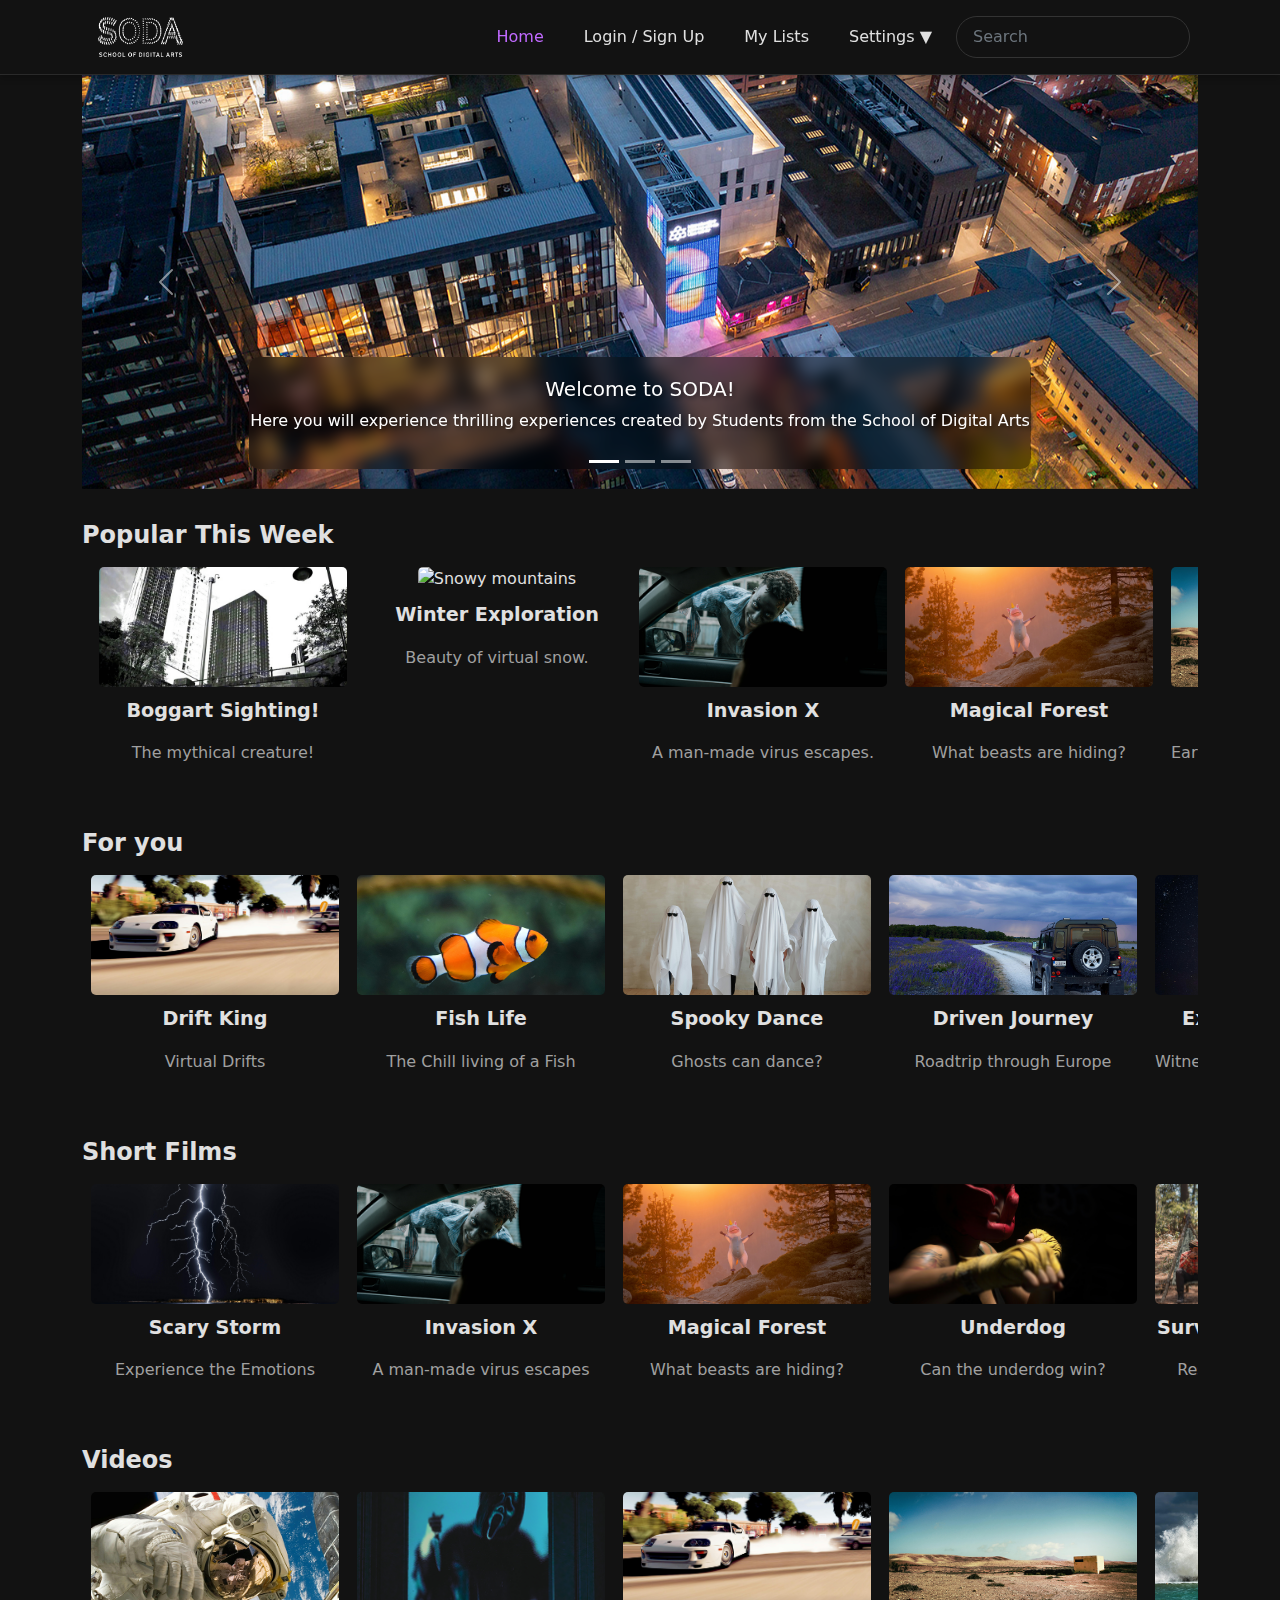
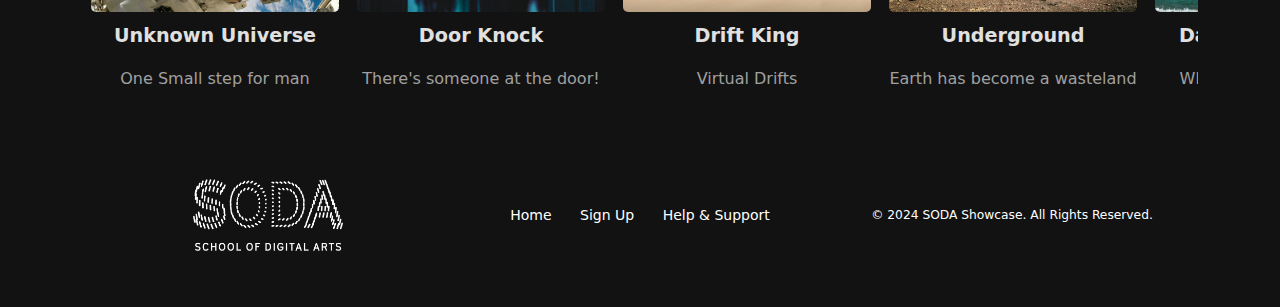
==== index.html @ 7edc7148 "Soda stream" ====
<!DOCTYPE html>
<html lang="en">
    <head>
        <link rel="preconnect" href="https://fonts.googleapis.com">
        <link rel="preconnect" href="https://fonts.gstatic.com" crossorigin>
        <link href="https://fonts.googleapis.com/css2?family=Inter:ital,opsz,wght@0,14..32,100..900;1,14..32,100..900&family=Roboto:ital,wght@0,100;0,300;0,400;0,500;0,700;0,900;1,100;1,300;1,400;1,500;1,700;1,900&display=swap" rel="stylesheet">
        <meta charset="utf-8" />
        <meta name="viewport" content="width=device-width, initial-scale=1, shrink-to-fit=no" />
        <meta name="description" content="" />
        <meta name="author" content="" />
        <title>Soda Stream</title>
        <link rel="icon" type="image/x-icon" href="assets/favicon.ico" />
        <link href="https://cdn.jsdelivr.net/npm/bootstrap@5.3.0-alpha3/dist/css/bootstrap.min.css" rel="stylesheet">
        <link href="css/styles.css" rel="stylesheet" />
    </head>
    <body>
        <!--navbar-->
        <nav class="navbar navbar-expand-lg navbar-dark bg-dark sticky-top">
            <div class="container">
                <a class="navbar-brand" href="index.html"></a>
                <img src="assets/sodalogo.png" alt="Soda Stream Logo" width="85" height="40">
                <button class="navbar-toggler" type="button" data-bs-toggle="collapse" data-bs-target="#navbarSupportedContent" aria-controls="navbarSupportedContent" aria-expanded="false" aria-label="Toggle navigation">
                    <span class="navbar-toggler-icon"></span>
                </button>
                <div class="collapse navbar-collapse" id="navbarSupportedContent">
                    <ul class="navbar-nav ms-auto mb-2 mb-lg-0">
                        <li class="nav-item"><a class="nav-link active" aria-current="page" href="#">Home</a></li>
                        <li class="nav-item"><a class="nav-link" href="log-in.html">Login / Sign Up</a></li>
                        <li class="nav-item"><a class="nav-link" href="">My Lists</a></li>
                        <li class="nav-item dropdown">
                            <a class="nav-link dropdown-toggle" id="navbarDropdown" href="#" role="button" data-bs-toggle="dropdown" aria-expanded="false">Settings ▼</a>
                            <ul class="dropdown-menu dropdown-menu-end" aria-labelledby="navbarDropdown">
                                <li><a class="dropdown-item" href="#">Appearance</a></li>
                                <li><a class="dropdown-item" href="#">Playback</a></li>
                                <li><hr class="dropdown-divider" /></li>
                                <li><a class="dropdown-item" href="#">Help & Support</a></li>
                            </ul>
                        </li>
                    </ul>
                    <!-- Search bar added here -->
                    <form class="d-flex ms-lg-3">
                        <input class="form-control me-2 bg-dark text-light" type="search" placeholder="Search" aria-label="Search">
                    </form>
                </div>
            </div>
        </nav>

        <!-- Carousel -->
        <div class="container">
            <div class="text-center mt-">
                <div id="carouselExampleCaptions" class="carousel slide" data-bs-ride="carousel">
                    <div class="carousel-indicators">
                        <button type="button" data-bs-target="#carouselExampleCaptions" data-bs-slide-to="0" class="active" aria-current="true" aria-label="Slide 1"></button>
                        <button type="button" data-bs-target="#carouselExampleCaptions" data-bs-slide-to="1" aria-label="Slide 2"></button>
                        <button type="button" data-bs-target="#carouselExampleCaptions" data-bs-slide-to="2" aria-label="Slide 3"></button>
                    </div>
                    <div class="carousel-inner">
                        <div class="carousel-item active">
                            <img src="assets/arielsoda.png" class="d-block w-100" alt="Ariel view of SODA">
                            <div class="carousel-caption d-none d-md-block">
                                <h5>Welcome to SODA!</h5>
                                <p>Here you will experience thrilling experiences created by Students from the School of Digital Arts</p>
                            </div>
                        </div>
                        <div class="carousel-item">
                            <img src="assets/castle.png" class="d-block w-100" alt="Castle seen through the clouds">
                            <div class="carousel-caption d-none d-md-block">
                                <h5>The Enchanted Castle: A Wonderland Awaits</h5>
                                <p>Step into a world of magic and mystery, where a forgotten castle holds the key to a fantastical adventure beyond imagination</p>
                            </div>
                        </div>
                        <div class="carousel-item">
                            <img src="assets/snowjourney.png" class="d-block w-100" alt="Snow Journey">
                            <div class="carousel-caption d-none d-md-block">
                                <h5>Summit of Silence: A Snowbound Journey</h5>
                                <p>A student’s perilous climb up a snow-covered mountain reveals both danger and discovery</p>
                            </div>
                        </div>
                    </div>
                    <button class="carousel-control-prev" type="button" data-bs-target="#carouselExampleCaptions" data-bs-slide="prev">
                        <span class="carousel-control-prev-icon" aria-hidden="true"></span>
                        <span class="visually-hidden">Previous</span>
                    </button>
                    <button class="carousel-control-next" type="button" data-bs-target="#carouselExampleCaptions" data-bs-slide="next">
                        <span class="carousel-control-next-icon" aria-hidden="true"></span>
                        <span class="visually-hidden">Next</span>
                    </button>
                </div>
            </div>

            <!-- Video Sections -->
            <div class="video-section">
                <h3 class="section-title">Popular This Week</h3>
                <div class="scrollable-row d-flex">
                    <!-- Thumbnail -->
                    <a href="boggart_sighting.html" class="text-decoration-none">
                        <div class="thumbnail-container mx-3">
                            <img src="assets/boggartman.png" class="thumbnail-image" alt="Buiildings behind a bridge">
                            <p class="thumbnail-title">Boggart Sighting!</p>
                            <p class="thumbnail-desc">The mythical creature!</p>
                        </div>
                    </a>
                    
                    <div class="thumbnail-container mx-2">
                        <img src="assets/snowjourney.png" class="thumbnail-image" alt="Snowy mountains">
                        <p class="thumbnail-title">Winter Exploration</p>
                        <p class="thumbnail-desc">Beauty of virtual snow.</p>
                    </div>
                    <div class="thumbnail-container mx-2">
                        <img src="assets/zombie.png" class="thumbnail-image" alt="">
                        <p class="thumbnail-title">Invasion X</p>
                        <p class="thumbnail-desc">A man-made virus escapes.</p>
                    </div>
                    <div class="thumbnail-container mx-2">
                        <img src="assets/unicornforest.png" class="thumbnail-image" alt="Video Thumbnail">
                        <p class="thumbnail-title">Magical Forest</p>
                        <p class="thumbnail-desc">What beasts are hiding?</p>
                    </div>
                    <div class="thumbnail-container mx-2">
                        <img src="assets/bunker.png" class="thumbnail-image" alt="Video Thumbnail">
                        <p class="thumbnail-title">Underground</p>
                        <p class="thumbnail-desc">Earth has become a wasteland.</p>
                    </div>
                    <div class="thumbnail-container mx-2">
                        <img src="assets/spaceman.png" class="thumbnail-image" alt="Video Thumbnail">
                        <p class="thumbnail-title">Unknown Universe</p>
                        <p class="thumbnail-desc">One Small step for man</p>
                    </div>
                    <div class="thumbnail-container mx-2">
                        <img src="assets/ocean.png" class="thumbnail-image" alt="Video Thumbnail">
                        <p class="thumbnail-title">Dangerous Waters</p>
                        <p class="thumbnail-desc">What secrets are hiding?</p>
                    </div>
                    <!-- Will add more thumbnails -->
                </div>
            </div>

             <!-- Video Sections -->
             <div class="video-section">
                <h3 class="section-title">For you</h3>
                <div class="scrollable-row d-flex">
                    <!-- Thumbnail -->
                    <div class="thumbnail-container mx-2">
                        <img src="assets/driftking.png" class="thumbnail-image" alt="Video Thumbnail">
                        <p class="thumbnail-title">Drift King</p>
                        <p class="thumbnail-desc">Virtual Drifts</p>
                    </div>
                    
                    <div class="thumbnail-container mx-2">
                        <img src="assets/fish.png" class="thumbnail-image" alt="Video Thumbnail">
                        <p class="thumbnail-title">Fish Life</p>
                        <p class="thumbnail-desc">The Chill living of a Fish</p>
                    </div>
                    <div class="thumbnail-container mx-2">
                        <img src="assets/ghosts.png" class="thumbnail-image" alt="Video Thumbnail">
                        <p class="thumbnail-title">Spooky Dance</p>
                        <p class="thumbnail-desc">Ghosts can dance?</p>
                    </div>
                    <div class="thumbnail-container mx-2">
                        <img src="assets/drivejourney.png" class="thumbnail-image" alt="Video Thumbnail">
                        <p class="thumbnail-title">Driven Journey</p>
                        <p class="thumbnail-desc">Roadtrip through Europe</p>
                    </div>
                    <div class="thumbnail-container mx-2">
                        <img src="assets/volcano.png" class="thumbnail-image" alt="Video Thumbnail">
                        <p class="thumbnail-title">Explosive Volcano</p>
                        <p class="thumbnail-desc">Witness the immense explosion</p>
                    </div>
                    <div class="thumbnail-container mx-2">
                        <img src="assets/bikerace.png" class="thumbnail-image" alt="Video Thumbnail">
                        <p class="thumbnail-title">Off-road Racing</p>
                        <p class="thumbnail-desc">Who will win?</p>
                    </div>
                    <div class="thumbnail-container mx-2">
                        <img src="assets/jdm.png" class="thumbnail-image" alt="Video Thumbnail">
                        <p class="thumbnail-title">JDM Culture</p>
                        <p class="thumbnail-desc">How big is Japanese Motoring?</p>
                    </div>
                </div>
            </div>
            <!-- Video Sections -->
            <div class="video-section">
                <h3 class="section-title">Short Films</h3>
                <div class="scrollable-row d-flex">
                    <!-- Thumbnail -->
                    <div class="thumbnail-container mx-2">
                        <img src="assets/storm.png" class="thumbnail-image" alt="Video Thumbnail">
                        <p class="thumbnail-title">Scary Storm</p>
                        <p class="thumbnail-desc">Experience the Emotions</p>
                    </div>
                    
                    <div class="thumbnail-container mx-2">
                        <img src="assets/zombie.png" class="thumbnail-image" alt="">
                        <p class="thumbnail-title">Invasion X</p>
                        <p class="thumbnail-desc">A man-made virus escapes</p>
                    </div>
                    <div class="thumbnail-container mx-2">
                        <img src="assets/unicornforest.png" class="thumbnail-image" alt="Video Thumbnail">
                        <p class="thumbnail-title">Magical Forest</p>
                        <p class="thumbnail-desc">What beasts are hiding?</p>
                    </div>
                    <div class="thumbnail-container mx-2">
                        <img src="assets/boxing.png" class="thumbnail-image" alt="Video Thumbnail">
                        <p class="thumbnail-title">Underdog</p>
                        <p class="thumbnail-desc">Can the underdog win?</p>
                    </div>
                    <div class="thumbnail-container mx-2">
                        <img src="assets/survival.png" class="thumbnail-image" alt="Video Thumbnail">
                        <p class="thumbnail-title">Survival Of The Fittest</p>
                        <p class="thumbnail-desc">Rescources are dwindling</p>
                    </div>
                    <div class="thumbnail-container mx-2">
                        <img src="assets/snowjourney.png" class="thumbnail-image" alt="Video Thumbnail">
                        <p class="thumbnail-title">Winter Exploration</p>
                        <p class="thumbnail-desc">Beauty of virtual snow</p>
                    </div>
                    <div class="thumbnail-container mx-2">
                        <img src="assets/aliensincar.png" class="thumbnail-image" alt="Video Thumbnail">
                        <p class="thumbnail-title">Among Us</p>
                        <p class="thumbnail-desc">Aliens are here!</p>
                    </div>
                </div>
            </div>

            <!-- Video Sections -->
            <div class="video-section">
                <h3 class="section-title">Videos</h3>
                <div class="scrollable-row d-flex">
                    <!-- Thumbnail -->
                    <div class="thumbnail-container mx-2">
                        <img src="assets/spaceman.png" class="thumbnail-image" alt="Video Thumbnail">
                        <p class="thumbnail-title">Unknown Universe</p>
                        <p class="thumbnail-desc">One Small step for man</p>
                    </div>
                    
                    <div class="thumbnail-container mx-2">
                        <img src="assets/doorman.png" class="thumbnail-image" alt="Video Thumbnail">
                        <p class="thumbnail-title">Door Knock</p>
                        <p class="thumbnail-desc">There's someone at the door!</p>
                    </div>
                    <div class="thumbnail-container mx-2">
                        <img src="assets/driftking.png" class="thumbnail-image" alt="Video Thumbnail">
                        <p class="thumbnail-title">Drift King</p>
                        <p class="thumbnail-desc">Virtual Drifts</p>
                    </div>
                    <div class="thumbnail-container mx-2">
                        <img src="assets/bunker.png" class="thumbnail-image" alt="Video Thumbnail">
                        <p class="thumbnail-title">Underground</p>
                        <p class="thumbnail-desc">Earth has become a wasteland</p>
                    </div>
                    <div class="thumbnail-container mx-2">
                        <img src="assets/ocean.png" class="thumbnail-image" alt="Video Thumbnail">
                        <p class="thumbnail-title">Dangerous Waters</p>
                        <p class="thumbnail-desc">What secrets are hiding?</p>
                    </div>
                    <div class="thumbnail-container mx-2">
                        <img src="assets/jdm.png" class="thumbnail-image" alt="Video Thumbnail">
                        <p class="thumbnail-title">JDM Culture</p>
                        <p class="thumbnail-desc">How big is Japanese Motoring?</p>
                    </div>
                    <div class="thumbnail-container mx-2">
                        <img src="assets/drivejourney.png" class="thumbnail-image" alt="Video Thumbnail">
                        <p class="thumbnail-title">Driven Journey</p>
                        <p class="thumbnail-desc">Roadtrip through Europe</p>
                    </div>
                    <div class="thumbnail-container mx-2">
                        <img src="assets/snowjourney.png" class="thumbnail-image" alt="Video Thumbnail">
                        <p class="thumbnail-title">Winter Exploration</p>
                        <p class="thumbnail-desc">Beauty of virtual snow</p>
                    </div>
            </div>

        <!-- Footer -->
        <footer class="bg-dark text-white py-4">
            <div class="container">
                <div class="row text-center text-lg-start align-items-center">
                    <div class="col-12 col-lg-4 mb-3 mb-lg-0 text-center">
                        <img src="assets/sodalogo.png" alt="Soda Showcase Logo" width="150" class="mx-auto d-block">
                    </div>
                    <div class="col-12 col-lg-4 mb-3 mb-lg-0 text-center">
                        <a href="index.html" class="text-white text-decoration-none me-lg-4 mb-2 mb-lg-0">Home</a>
                        <a href="log-in.html" class="text-white text-decoration-none me-lg-4 mb-2 mb-lg-0">Sign Up</a>
                        <a href="#contact" class="text-white text-decoration-none">Help & Support</a>
                    </div>
                    <div class="col-12 col-lg-4 text-center">
                        <p class="small mb-0">&copy; 2024 SODA Showcase. All Rights Reserved.</p>
                    </div>
                </div>
            </div>
        </footer>

        <!-- Bootstrap core JS-->
        <script src="https://cdn.jsdelivr.net/npm/bootstrap@5.3.0-alpha3/dist/js/bootstrap.bundle.min.js"></script>
        <link href="https://cdn.jsdelivr.net/npm/bootstrap-icons/font/bootstrap-icons.css" rel="stylesheet">
    </body>
</html>
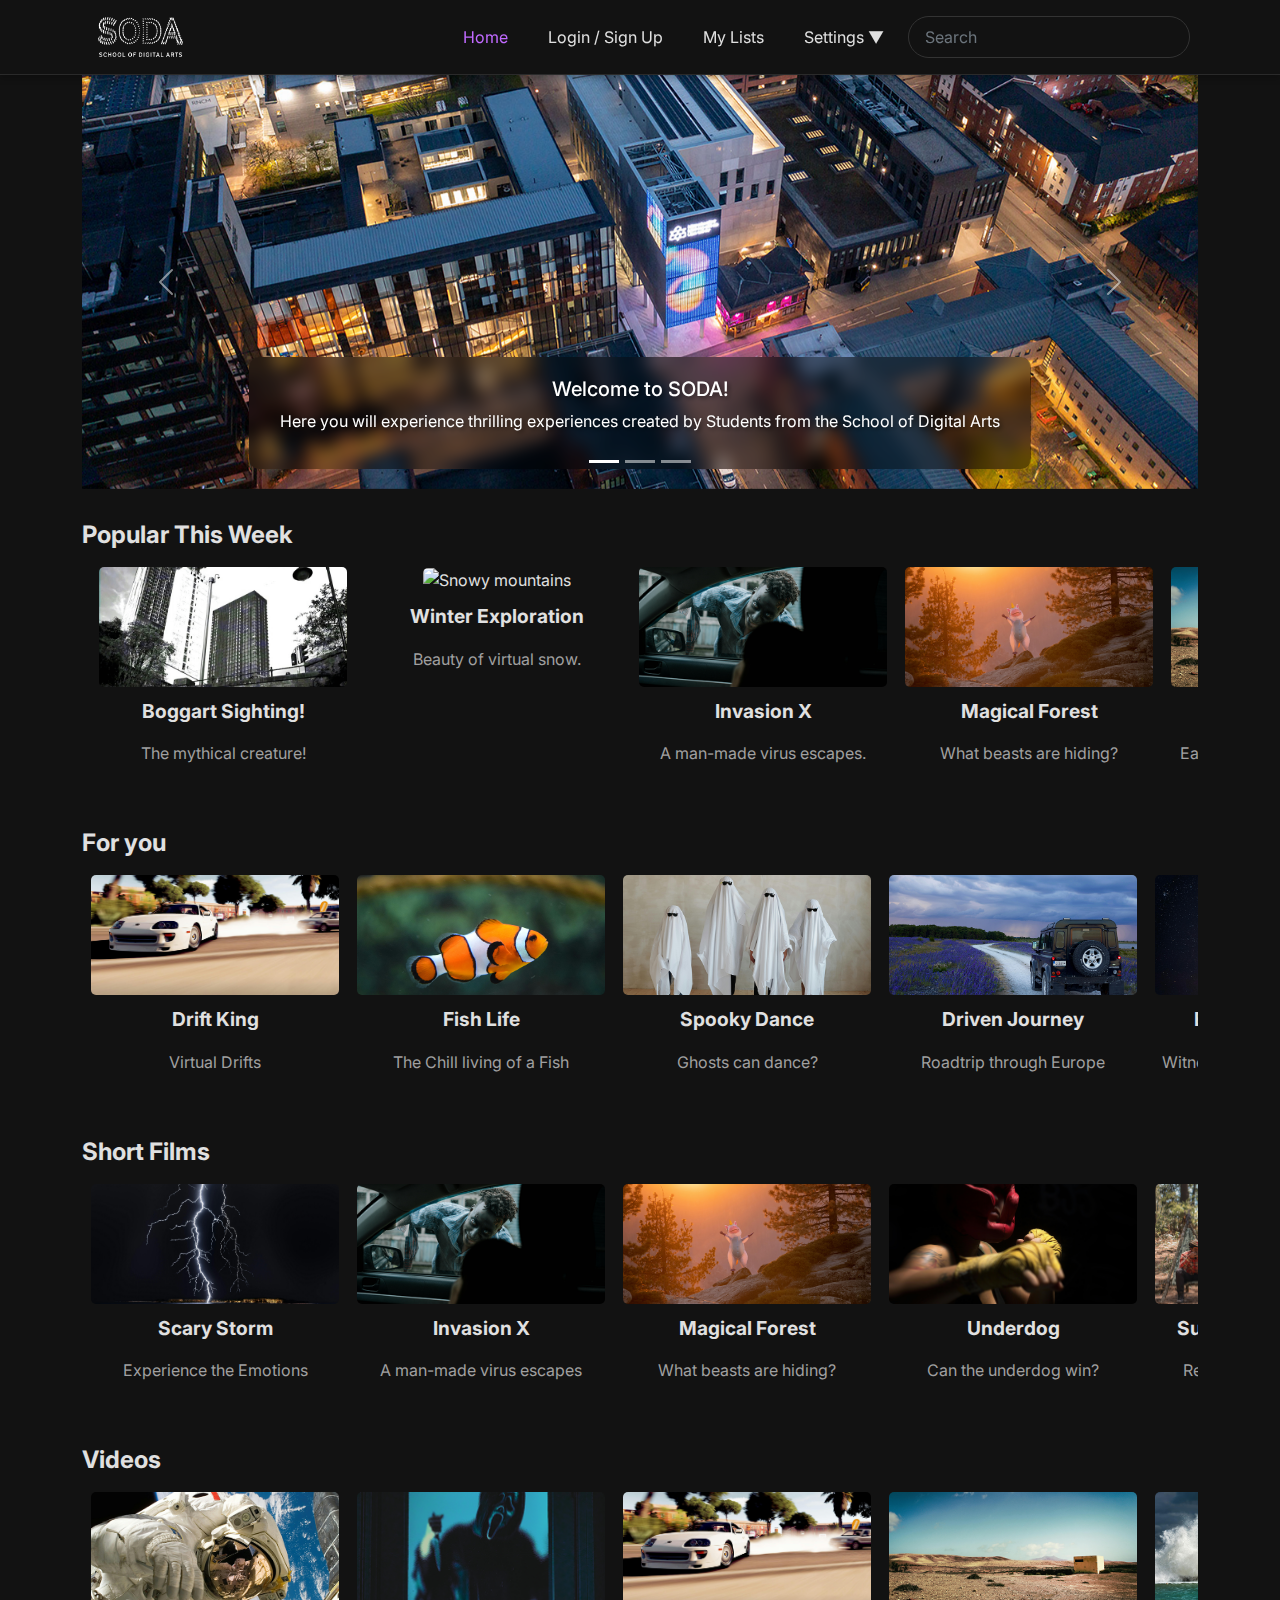
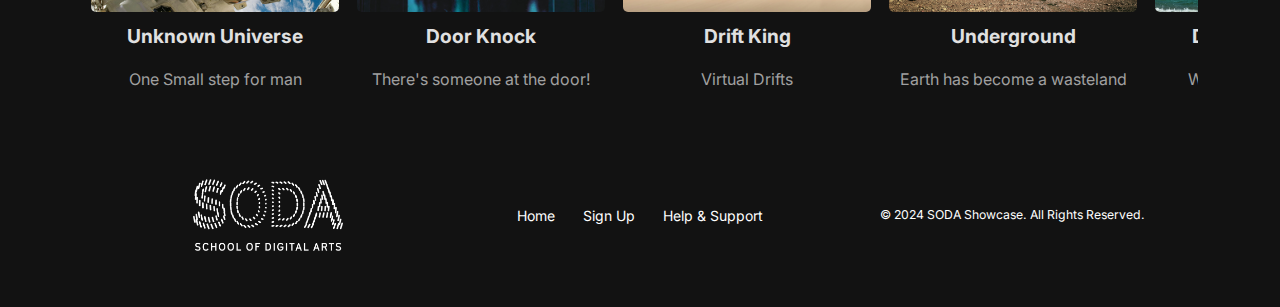
==== commit b4061da5: "reload" ====
--- a/index.html
+++ b/index.html
@@ -1,17 +1,18 @@
 <!DOCTYPE html>
 <html lang="en">
     <head>
-        <link rel="preconnect" href="https://fonts.googleapis.com">
-        <link rel="preconnect" href="https://fonts.gstatic.com" crossorigin>
-        <link href="https://fonts.googleapis.com/css2?family=Inter:ital,opsz,wght@0,14..32,100..900;1,14..32,100..900&family=Roboto:ital,wght@0,100;0,300;0,400;0,500;0,700;0,900;1,100;1,300;1,400;1,500;1,700;1,900&display=swap" rel="stylesheet">
         <meta charset="utf-8" />
+        <meta name=SodaStream>
         <meta name="viewport" content="width=device-width, initial-scale=1, shrink-to-fit=no" />
         <meta name="description" content="" />
         <meta name="author" content="" />
         <title>Soda Stream</title>
-        <link rel="icon" type="image/x-icon" href="assets/favicon.ico" />
+        <link rel="icon" type="image/x-icon" href="assets/sodalogo.png" />
         <link href="https://cdn.jsdelivr.net/npm/bootstrap@5.3.0-alpha3/dist/css/bootstrap.min.css" rel="stylesheet">
         <link href="css/styles.css" rel="stylesheet" />
+        <link rel="preconnect" href="https://fonts.googleapis.com">
+        <link rel="preconnect" href="https://fonts.gstatic.com" crossorigin>
+        <link href="https://fonts.googleapis.com/css2?family=Inter:ital,opsz,wght@0,14..32,100..900;1,14..32,100..900&display=swap" rel="stylesheet">
     </head>
     <body>
         <!--navbar-->
@@ -131,7 +132,6 @@
                         <p class="thumbnail-title">Dangerous Waters</p>
                         <p class="thumbnail-desc">What secrets are hiding?</p>
                     </div>
-                    <!-- Will add more thumbnails -->
                 </div>
             </div>
 
